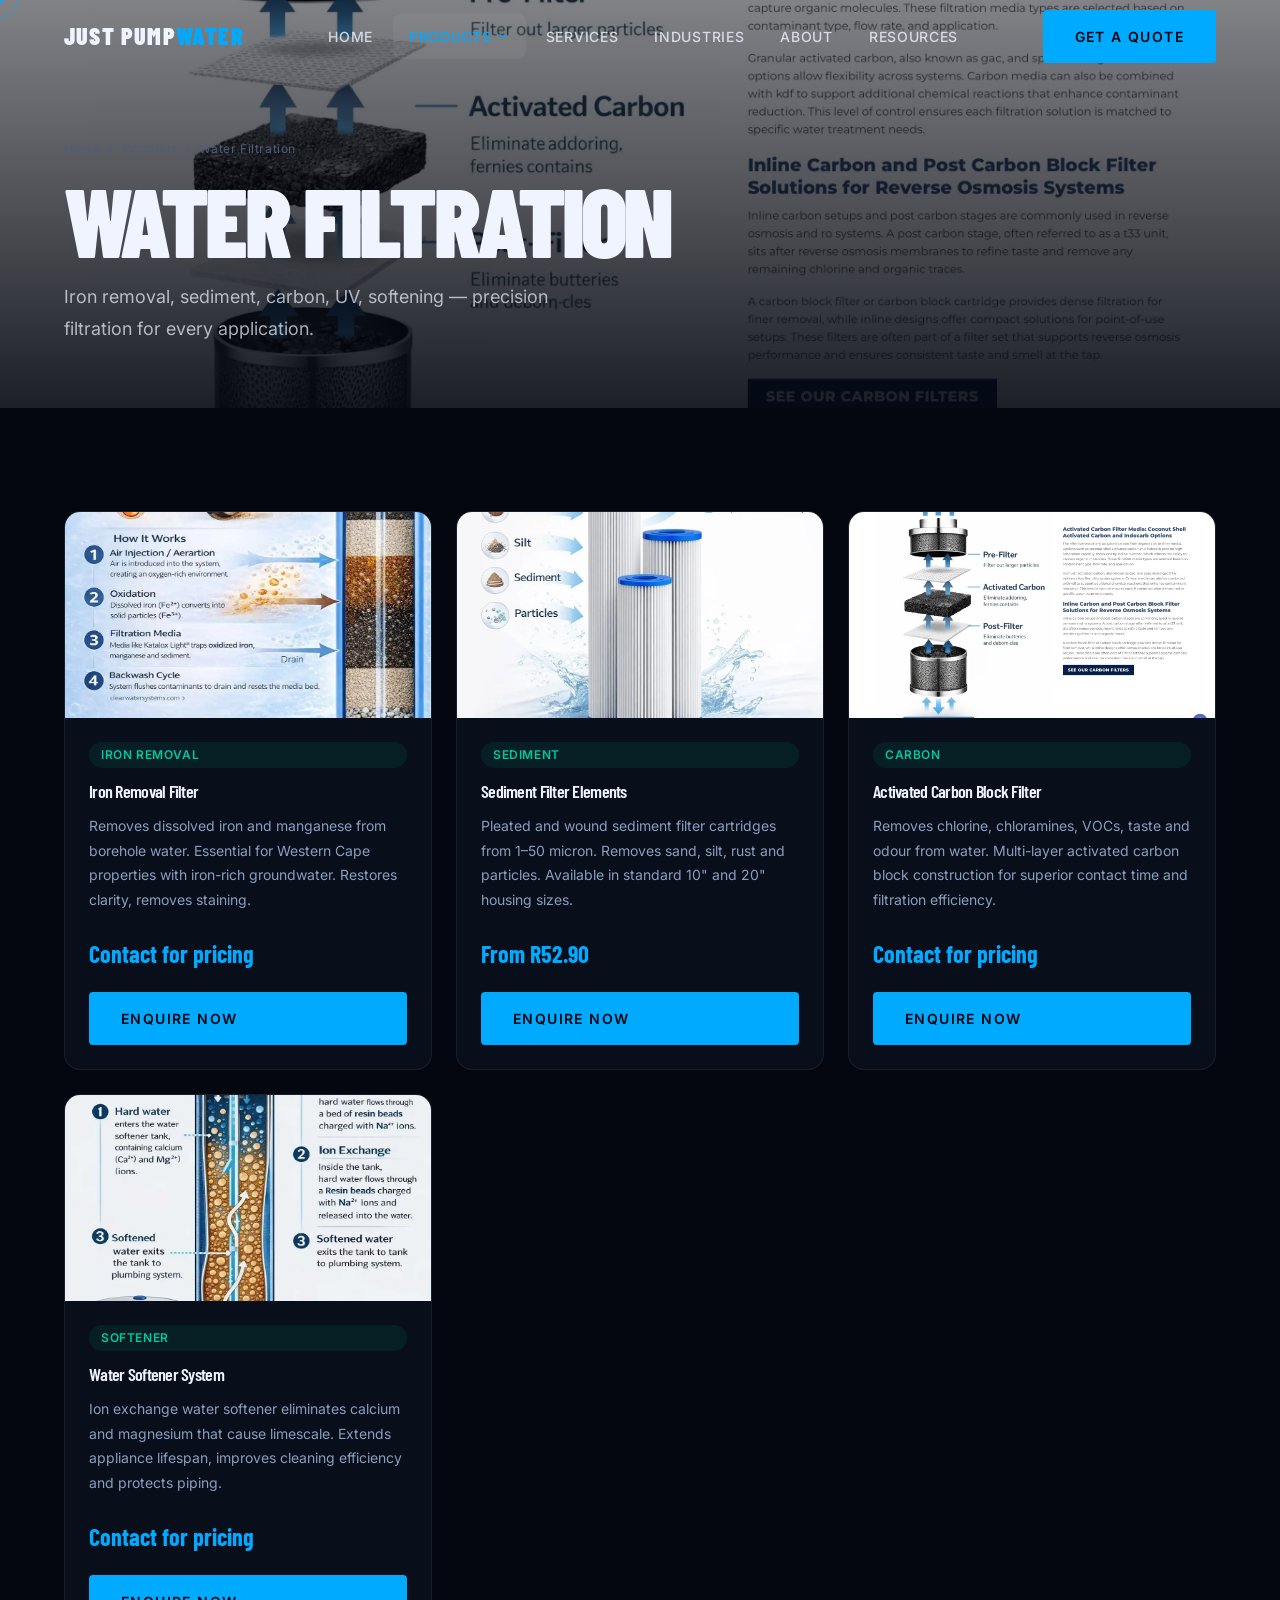
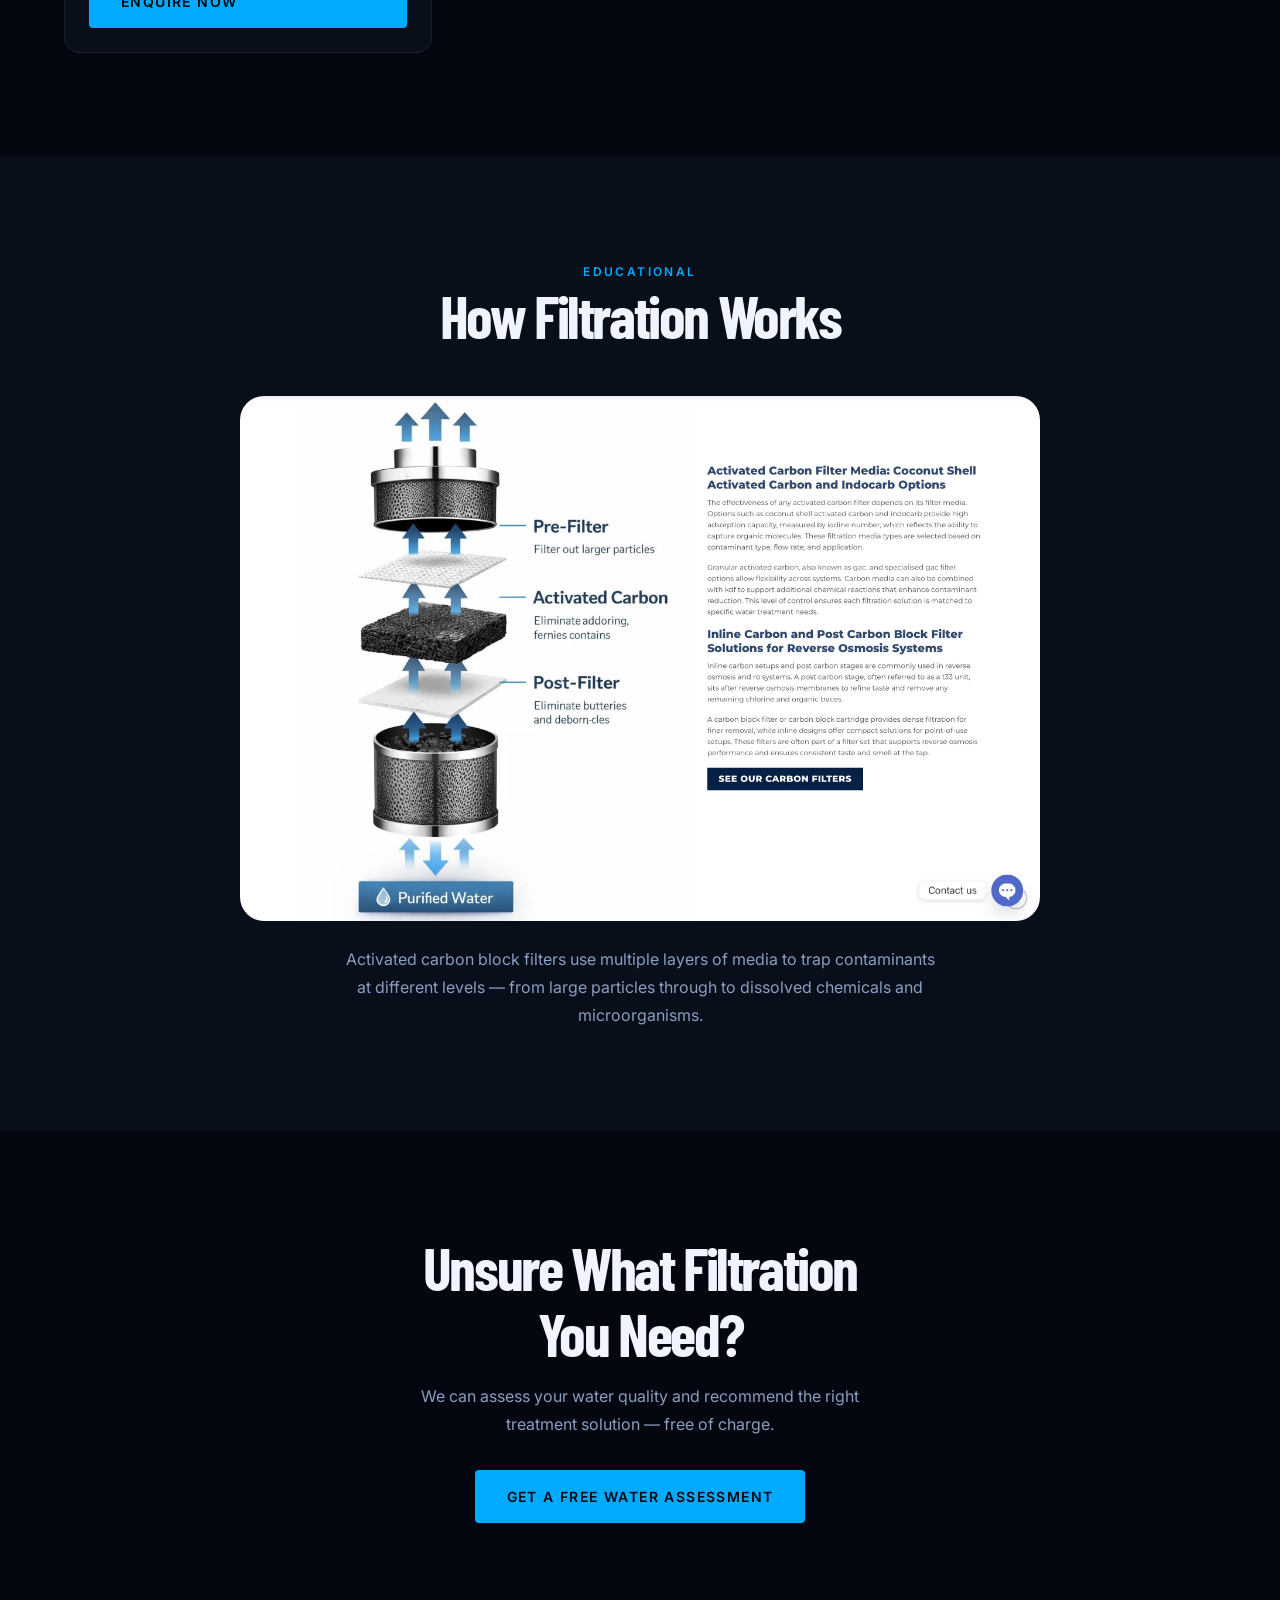
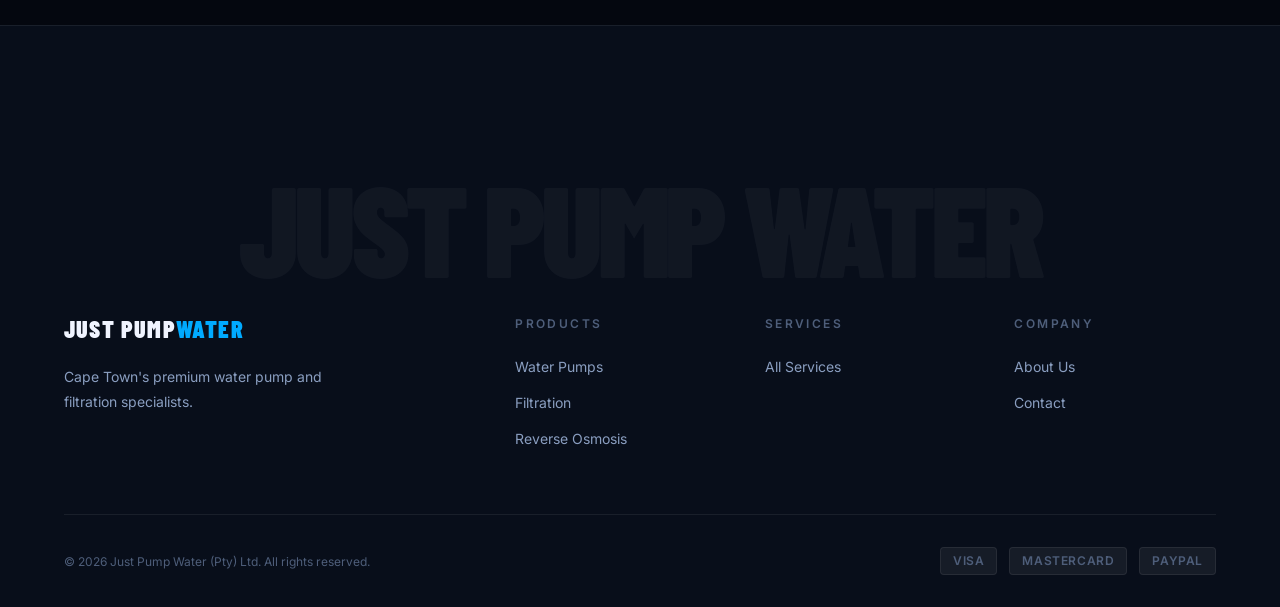
==== pages/filtration.html @ cc36e590 "Add files via upload" ====
<!DOCTYPE html>
<html lang="en-ZA">
<head>
  <meta charset="UTF-8" />
  <meta name="viewport" content="width=device-width, initial-scale=1.0" />
  <title>Water Filtration Cape Town | Just Pump Water — Iron Removal, Sediment, Carbon Filters</title>
  <meta name="description" content="Water filtration systems in Cape Town — iron removal, sediment filters, activated carbon, UV and water softeners. Supply and installation by Just Pump Water." />
  <link rel="canonical" href="https://justpumpwater.co.za/pages/filtration" />
  <link rel="stylesheet" href="../styles/base.css" />
  <link rel="stylesheet" href="../styles/components/navigation.css" />
  <link rel="stylesheet" href="../styles/pages/products.css" />
</head>
<body>

<div class="cursor-dot" aria-hidden="true"></div>
<div class="cursor-ring" aria-hidden="true"></div>

<header class="site-header is-scrolled" data-header data-nav>
  <div class="container">
    <div class="header-main">
      <a href="../index.html" class="site-logo"><div class="logo-text">JUST PUMP<span>WATER</span></div></a>
      <nav aria-label="Primary navigation">
        <ul class="primary-nav" data-nav-menu role="list">
          <li class="nav-item"><a href="../index.html" class="nav-link">Home</a></li>
          <li class="nav-item" data-dropdown><a href="products.html" class="nav-link is-active" data-dropdown-trigger>Products <svg viewBox="0 0 24 24" fill="none" stroke="currentColor" stroke-width="2"><polyline points="6 9 12 15 18 9"/></svg></a>
            <div class="dropdown-panel is-wide" data-dropdown-panel>
              <a href="pumps.html" class="dropdown-item"><span class="dropdown-item-text"><span class="dropdown-item-label">Water Pumps</span></span></a>
              <a href="filtration.html" class="dropdown-item"><span class="dropdown-item-text"><span class="dropdown-item-label">Water Filtration</span></span></a>
              <a href="reverse-osmosis.html" class="dropdown-item"><span class="dropdown-item-text"><span class="dropdown-item-label">Reverse Osmosis</span></span></a>
              <a href="products.html" class="dropdown-item"><span class="dropdown-item-text"><span class="dropdown-item-label">Full Catalogue</span></span></a>
            </div>
          </li>
          <li class="nav-item"><a href="services.html" class="nav-link">Services</a></li>
          <li class="nav-item"><a href="industries.html" class="nav-link">Industries</a></li>
          <li class="nav-item"><a href="about.html" class="nav-link">About</a></li>
          <li class="nav-item"><a href="resources.html" class="nav-link">Resources</a></li>
        </ul>
      </nav>
      <div class="header-cta">
        <a href="contact.html" class="btn btn--primary">Get a Quote</a>
        <button class="nav-toggle" data-nav-toggle aria-expanded="false" aria-label="Open menu"><span></span><span></span><span></span></button>
      </div>
    </div>
  </div>
</header>

<div class="mobile-menu-overlay" data-nav-overlay></div>
<nav class="mobile-menu" aria-label="Mobile navigation">
  <div class="mobile-menu-inner">
    <div data-nav-item class="mobile-nav-item"><a href="../index.html" class="mobile-nav-link">Home</a></div>
    <div data-nav-item class="mobile-nav-item"><a href="products.html" class="mobile-nav-link">Products</a></div>
    <div data-nav-item class="mobile-nav-item"><a href="filtration.html" class="mobile-nav-link">Water Filtration</a></div>
    <div data-nav-item class="mobile-nav-item"><a href="services.html" class="mobile-nav-link">Services</a></div>
    <div data-nav-item class="mobile-nav-item"><a href="contact.html" class="mobile-nav-link">Contact</a></div>
    <div data-nav-item class="mobile-nav-item" style="margin-top:var(--space-8)"><a href="contact.html" class="btn btn--primary" style="width:100%;justify-content:center">Get a Quote</a></div>
  </div>
</nav>

<section class="page-hero">
  <div class="page-hero-bg">
    <img src="../website-images/Activated_Carbon_Filter_Layers.jpeg" alt="" aria-hidden="true" />
    <div class="page-hero-overlay"></div>
  </div>
  <div class="container page-hero-content">
    <nav class="breadcrumb"><a href="../index.html">Home</a><span>›</span><a href="products.html">Products</a><span>›</span><span>Water Filtration</span></nav>
    <h1 data-animate="fade-up">Water Filtration</h1>
    <p data-animate="fade-up" data-delay="100">Iron removal, sediment, carbon, UV, softening — precision filtration for every application.</p>
  </div>
</section>

<section class="section">
  <div class="container">
    <div class="products-grid-full" data-stagger="fade-up" data-stagger-delay="80">

      <div class="product-full-card" id="iron">
        <div class="product-full-media"><img src="../website-images/Iron_Removal_Filter.webp" alt="Iron Removal Filter" loading="lazy" /></div>
        <div class="product-full-body">
          <span class="product-full-badge product-full-badge--filtration">Iron Removal</span>
          <h3>Iron Removal Filter</h3>
          <p>Removes dissolved iron and manganese from borehole water. Essential for Western Cape properties with iron-rich groundwater. Restores clarity, removes staining.</p>
          <div class="product-full-price">Contact for pricing</div>
          <a href="contact.html?product=iron-removal" class="btn btn--primary">Enquire Now</a>
        </div>
      </div>

      <div class="product-full-card">
        <div class="product-full-media"><img src="../website-images/Sediment_Water_Filters.webp" alt="Sediment Filters" loading="lazy" /></div>
        <div class="product-full-body">
          <span class="product-full-badge product-full-badge--filtration">Sediment</span>
          <h3>Sediment Filter Elements</h3>
          <p>Pleated and wound sediment filter cartridges from 1–50 micron. Removes sand, silt, rust and particles. Available in standard 10" and 20" housing sizes.</p>
          <div class="product-full-price">From R52.90</div>
          <a href="contact.html?product=sediment-filter" class="btn btn--primary">Enquire Now</a>
        </div>
      </div>

      <div class="product-full-card">
        <div class="product-full-media"><img src="../website-images/Activated_Carbon_Filter_Layers.jpeg" alt="Activated Carbon Filter" loading="lazy" /></div>
        <div class="product-full-body">
          <span class="product-full-badge product-full-badge--filtration">Carbon</span>
          <h3>Activated Carbon Block Filter</h3>
          <p>Removes chlorine, chloramines, VOCs, taste and odour from water. Multi-layer activated carbon block construction for superior contact time and filtration efficiency.</p>
          <div class="product-full-price">Contact for pricing</div>
          <a href="contact.html?product=carbon-filter" class="btn btn--primary">Enquire Now</a>
        </div>
      </div>

      <div class="product-full-card" id="softener">
        <div class="product-full-media"><img src="../website-images/Water_Softener_How_It_Works.webp" alt="Water Softener" loading="lazy" /></div>
        <div class="product-full-body">
          <span class="product-full-badge product-full-badge--filtration">Softener</span>
          <h3>Water Softener System</h3>
          <p>Ion exchange water softener eliminates calcium and magnesium that cause limescale. Extends appliance lifespan, improves cleaning efficiency and protects piping.</p>
          <div class="product-full-price">Contact for pricing</div>
          <a href="contact.html?product=water-softener" class="btn btn--primary">Enquire Now</a>
        </div>
      </div>

    </div>
  </div>
</section>

<!-- Infographic section -->
<section class="section section--surface">
  <div class="container">
    <div class="section-header text-center" style="margin-bottom:var(--space-12)">
      <span class="label" data-animate="fade-up">Educational</span>
      <h2 data-animate="fade-up" data-delay="100">How Filtration Works</h2>
    </div>
    <div style="max-width:800px;margin:0 auto" data-animate="fade-up" data-delay="200">
      <img src="../website-images/Activated_Carbon_Filter_Layers.jpeg" alt="Multi-layer activated carbon filter cross-section diagram" style="width:100%;border-radius:var(--radius-2xl);display:block" loading="lazy" />
    </div>
    <p data-animate="fade-up" data-delay="300" style="text-align:center;color:var(--color-text-secondary);margin-top:var(--space-6);max-width:600px;margin-left:auto;margin-right:auto">
      Activated carbon block filters use multiple layers of media to trap contaminants at different levels — from large particles through to dissolved chemicals and microorganisms.
    </p>
  </div>
</section>

<section class="section section--dark" style="text-align:center">
  <div class="container" style="max-width:600px">
    <h2 data-animate="fade-up">Unsure What Filtration You Need?</h2>
    <p data-animate="fade-up" data-delay="100" style="color:var(--color-text-secondary);margin:var(--space-4) 0 var(--space-8)">We can assess your water quality and recommend the right treatment solution — free of charge.</p>
    <a href="contact.html" class="btn btn--primary btn--lg">Get a Free Water Assessment</a>
  </div>
</section>

<footer class="site-footer">
  <div class="footer-statement" aria-hidden="true"><div class="footer-statement-text">JUST PUMP WATER</div></div>
  <div class="container">
    <div class="footer-grid">
      <div class="footer-brand-col"><div class="logo-text" style="margin-bottom:var(--space-6)">JUST PUMP<span>WATER</span></div><p class="footer-tagline">Cape Town's premium water pump and filtration specialists.</p></div>
      <div><h3 class="footer-col-title">Products</h3><ul class="footer-links"><li><a href="pumps.html">Water Pumps</a></li><li><a href="filtration.html">Filtration</a></li><li><a href="reverse-osmosis.html">Reverse Osmosis</a></li></ul></div>
      <div><h3 class="footer-col-title">Services</h3><ul class="footer-links"><li><a href="services.html">All Services</a></li></ul></div>
      <div><h3 class="footer-col-title">Company</h3><ul class="footer-links"><li><a href="about.html">About Us</a></li><li><a href="contact.html">Contact</a></li></ul></div>
    </div>
    <div class="footer-bottom"><p class="footer-copy">© 2026 Just Pump Water (Pty) Ltd. All rights reserved.</p><div class="footer-payment"><span class="payment-badge">VISA</span><span class="payment-badge">MASTERCARD</span><span class="payment-badge">PAYPAL</span></div></div>
  </div>
</footer>

<script src="../scripts/scroll-animations.js" type="module"></script>
<script src="../scripts/navigation.js" type="module"></script>
<script src="../scripts/main.js" type="module"></script>
</body>
</html>
---- styles/base.css ----
/**
 * base.css
 * Just Pump Water — Base Reset & Global Styles
 */

@import url('https://fonts.googleapis.com/css2?family=Barlow+Condensed:ital,wght@0,300;0,400;0,600;0,700;0,900;1,700&family=Inter:wght@300;400;500;600;700&display=swap');
@import './design-tokens.css';

/* ─── Reset ──────────────────────────────────────────────────── */

*, *::before, *::after {
  box-sizing: border-box;
  margin: 0;
  padding: 0;
}

html {
  font-size: 16px;
  scroll-behavior: smooth;
  -webkit-text-size-adjust: 100%;
  text-rendering: optimizeLegibility;
  -webkit-font-smoothing: antialiased;
  -moz-osx-font-smoothing: grayscale;
}

body {
  font-family: var(--font-body);
  font-size: var(--text-base);
  font-weight: var(--weight-regular);
  line-height: var(--leading-normal);
  color: var(--color-text);
  background-color: var(--color-bg);
  overflow-x: hidden;
  cursor: none; /* Custom cursor active */
}

/* ─── Custom Cursor ───────────────────────────────────────────── */

.cursor-dot,
.cursor-ring {
  position: fixed;
  top: 0;
  left: 0;
  pointer-events: none;
  z-index: var(--z-toast);
  transform: translate(-50%, -50%);
  transition: opacity var(--duration-base) var(--ease-out);
}

.cursor-dot {
  width: 6px;
  height: 6px;
  background: var(--color-accent);
  border-radius: var(--radius-full);
}

.cursor-ring {
  width: 36px;
  height: 36px;
  border: 1.5px solid rgba(0, 170, 255, 0.6);
  border-radius: var(--radius-full);
  transition: width var(--duration-base) var(--ease-out),
              height var(--duration-base) var(--ease-out),
              background var(--duration-base) var(--ease-out),
              opacity var(--duration-base) var(--ease-out);
}

.cursor-ring.cursor-hover {
  width: 60px;
  height: 60px;
  background: rgba(0, 170, 255, 0.08);
  border-color: var(--color-accent);
}

body:not(.cursor-active) .cursor-dot,
body:not(.cursor-active) .cursor-ring {
  opacity: 0;
}

/* ─── Selection ───────────────────────────────────────────────── */

::selection {
  background: var(--color-accent);
  color: var(--color-bg);
}

/* ─── Scrollbar ───────────────────────────────────────────────── */

::-webkit-scrollbar {
  width: 6px;
}

::-webkit-scrollbar-track {
  background: var(--color-surface);
}

::-webkit-scrollbar-thumb {
  background: var(--color-brand);
  border-radius: var(--radius-full);
}

::-webkit-scrollbar-thumb:hover {
  background: var(--color-accent);
}

/* ─── Typography ──────────────────────────────────────────────── */

h1, h2, h3, h4, h5, h6 {
  font-family: var(--font-display);
  font-weight: var(--weight-bold);
  line-height: var(--leading-tight);
  letter-spacing: var(--tracking-tight);
  color: var(--color-text);
}

h1 { font-size: clamp(var(--text-5xl), 7vw, var(--text-8xl)); }
h2 { font-size: clamp(var(--text-4xl), 5vw, var(--text-6xl)); }
h3 { font-size: clamp(var(--text-2xl), 3vw, var(--text-4xl)); }
h4 { font-size: clamp(var(--text-xl), 2.5vw, var(--text-3xl)); }
h5 { font-size: clamp(var(--text-lg), 2vw, var(--text-2xl)); }
h6 { font-size: var(--text-lg); }

p {
  line-height: var(--leading-relaxed);
  color: var(--color-text-secondary);
}

a {
  color: inherit;
  text-decoration: none;
  cursor: none;
}

img, video {
  display: block;
  max-width: 100%;
}

/* ─── Layout Utilities ────────────────────────────────────────── */

.container {
  width: 100%;
  max-width: var(--container-max);
  margin-left: auto;
  margin-right: auto;
  padding-left: var(--section-px);
  padding-right: var(--section-px);
}

.container--wide {
  max-width: var(--container-wide);
}

.container--full {
  max-width: 100%;
  padding-left: 0;
  padding-right: 0;
}

.section {
  padding-top: var(--section-py);
  padding-bottom: var(--section-py);
  position: relative;
}

.section--dark {
  background-color: var(--color-bg);
}

.section--surface {
  background-color: var(--color-surface);
}

/* ─── Label / Eyebrow Text ────────────────────────────────────── */

.label {
  font-family: var(--font-body);
  font-size: var(--text-xs);
  font-weight: var(--weight-semibold);
  letter-spacing: var(--tracking-widest);
  text-transform: uppercase;
  color: var(--color-accent);
}

/* ─── Dividers ────────────────────────────────────────────────── */

.divider {
  width: 60px;
  height: 2px;
  background: linear-gradient(to right, var(--color-accent), transparent);
  margin: var(--space-6) 0;
}

/* ─── Buttons ─────────────────────────────────────────────────── */

.btn {
  display: inline-flex;
  align-items: center;
  gap: var(--space-3);
  font-family: var(--font-body);
  font-size: var(--text-sm);
  font-weight: var(--weight-semibold);
  letter-spacing: var(--tracking-wider);
  text-transform: uppercase;
  padding: var(--space-4) var(--space-8);
  border-radius: var(--radius-sm);
  border: none;
  cursor: none;
  transition: var(--transition-base);
  white-space: nowrap;
  position: relative;
  overflow: hidden;
}

.btn::after {
  content: '';
  position: absolute;
  inset: 0;
  background: rgba(255,255,255,0.08);
  opacity: 0;
  transition: opacity var(--duration-fast) var(--ease-out);
}

.btn:hover::after {
  opacity: 1;
}

.btn--primary {
  background: var(--color-accent);
  color: var(--color-bg);
}

.btn--primary:hover {
  background: var(--color-accent-bright);
  box-shadow: 0 0 24px rgba(0, 170, 255, 0.4);
  transform: translateY(-2px);
}

.btn--ghost {
  background: transparent;
  color: var(--color-text);
  border: 1px solid var(--color-border-strong);
}

.btn--ghost:hover {
  border-color: var(--color-accent);
  color: var(--color-accent);
  transform: translateY(-2px);
}

.btn--brand {
  background: var(--color-brand);
  color: var(--color-text);
}

.btn--brand:hover {
  background: var(--color-brand-light);
  box-shadow: var(--shadow-brand);
  transform: translateY(-2px);
}

.btn-arrow {
  display: inline-flex;
  align-items: center;
  gap: var(--space-2);
  font-size: var(--text-sm);
  font-weight: var(--weight-semibold);
  letter-spacing: var(--tracking-wider);
  text-transform: uppercase;
  color: var(--color-accent);
  transition: var(--transition-base);
  cursor: none;
}

.btn-arrow svg {
  transition: transform var(--duration-base) var(--ease-out);
}

.btn-arrow:hover {
  color: var(--color-accent-bright);
}

.btn-arrow:hover svg {
  transform: translateX(6px);
}

/* ─── Utility Classes ─────────────────────────────────────────── */

.visually-hidden {
  position: absolute;
  width: 1px;
  height: 1px;
  padding: 0;
  margin: -1px;
  overflow: hidden;
  clip: rect(0,0,0,0);
  white-space: nowrap;
  border: 0;
}

.text-accent   { color: var(--color-accent); }
.text-brand    { color: var(--color-brand); }
.text-muted    { color: var(--color-text-secondary); }
.text-center   { text-align: center; }
.text-upper    { text-transform: uppercase; }
.text-condensed { font-family: var(--font-display); }

.flex          { display: flex; }
.flex-col      { flex-direction: column; }
.items-center  { align-items: center; }
.justify-center{ justify-content: center; }
.justify-between{ justify-content: space-between; }
.gap-4         { gap: var(--space-4); }
.gap-8         { gap: var(--space-8); }

.grid-2 {
  display: grid;
  grid-template-columns: var(--grid-cols-2);
  gap: var(--grid-gap);
}

.grid-3 {
  display: grid;
  grid-template-columns: var(--grid-cols-3);
  gap: var(--grid-gap);
}

.grid-4 {
  display: grid;
  grid-template-columns: var(--grid-cols-4);
  gap: var(--grid-gap);
}

/* ─── Noise / Grain Texture Overlay ──────────────────────────── */

.noise-overlay::after {
  content: '';
  position: absolute;
  inset: 0;
  background-image: url("data:image/svg+xml,%3Csvg viewBox='0 0 256 256' xmlns='http://www.w3.org/2000/svg'%3E%3Cfilter id='noise'%3E%3CfeTurbulence type='fractalNoise' baseFrequency='0.9' numOctaves='4' stitchTiles='stitch'/%3E%3C/filter%3E%3Crect width='100%25' height='100%25' filter='url(%23noise)' opacity='0.03'/%3E%3C/svg%3E");
  pointer-events: none;
  z-index: 1;
  opacity: 0.4;
}

/* ─── Glow Lines / Decorative ─────────────────────────────────── */

.glow-line {
  position: absolute;
  height: 1px;
  background: linear-gradient(
    to right,
    transparent,
    var(--color-accent-glow),
    transparent
  );
  pointer-events: none;
}

/* ─── Responsive Media Queries ────────────────────────────────── */

@media (max-width: 1280px) {
  .grid-4 { grid-template-columns: repeat(3, 1fr); }
}

@media (max-width: 1024px) {
  .grid-4 { grid-template-columns: repeat(2, 1fr); }
  .grid-3 { grid-template-columns: repeat(2, 1fr); }
}

@media (max-width: 768px) {
  .grid-4,
  .grid-3,
  .grid-2 { grid-template-columns: 1fr; }
  body { cursor: auto; }
  .cursor-dot, .cursor-ring { display: none; }
  a, .btn { cursor: pointer; }
}
---- styles/components/navigation.css ----
/**
 * navigation.css
 * Just Pump Water — Navigation Component
 */

/* ─── Header Wrapper ─────────────────────────────────────────── */

.site-header {
  position: fixed;
  top: 0;
  left: 0;
  right: 0;
  z-index: var(--z-sticky);
  transition: background var(--duration-slow) var(--ease-out),
              transform var(--duration-base) var(--ease-out),
              padding var(--duration-slow) var(--ease-out),
              box-shadow var(--duration-slow) var(--ease-out);
  padding: 0;
}

/* Transparent over hero */
.site-header:not(.is-scrolled) {
  background: transparent;
}

/* Dark + blur on scroll */
.site-header.is-scrolled {
  background: rgba(4, 7, 15, 0.92);
  backdrop-filter: blur(20px);
  -webkit-backdrop-filter: blur(20px);
  box-shadow: 0 1px 0 var(--color-border), 0 4px 32px rgba(0,0,0,0.5);
}

/* Hide on scroll down */
.site-header.is-hidden {
  transform: translateY(-100%);
}

/* ─── Top Bar ────────────────────────────────────────────────── */

.header-topbar {
  background: rgba(0, 70, 184, 0.15);
  border-bottom: 1px solid rgba(0, 170, 255, 0.1);
  padding: var(--space-2) 0;
  transition: opacity var(--duration-slow) var(--ease-out),
              height var(--duration-slow) var(--ease-out);
  overflow: hidden;
}

.site-header.is-scrolled .header-topbar {
  opacity: 0;
  height: 0;
  padding: 0;
  pointer-events: none;
}

.topbar-inner {
  display: flex;
  align-items: center;
  justify-content: space-between;
  gap: var(--space-4);
}

.topbar-left {
  display: flex;
  align-items: center;
  gap: var(--space-6);
  font-size: var(--text-xs);
  color: var(--color-text-secondary);
}

.topbar-item {
  display: flex;
  align-items: center;
  gap: var(--space-2);
}

.topbar-item svg {
  color: var(--color-accent);
  flex-shrink: 0;
}

.topbar-item a:hover {
  color: var(--color-accent);
}

.topbar-right {
  display: flex;
  align-items: center;
  gap: var(--space-4);
}

.topbar-phone {
  display: flex;
  align-items: center;
  gap: var(--space-2);
  font-size: var(--text-sm);
  font-weight: var(--weight-semibold);
  color: var(--color-accent);
  letter-spacing: var(--tracking-wide);
  transition: var(--transition-fast);
}

.topbar-phone:hover {
  color: var(--color-accent-bright);
}

/* ─── Main Nav Bar ───────────────────────────────────────────── */

.header-main {
  display: flex;
  align-items: center;
  justify-content: space-between;
  height: 72px;
  gap: var(--space-8);
}

.site-header.is-scrolled .header-main {
  height: 64px;
}

/* ─── Logo ───────────────────────────────────────────────────── */

.site-logo {
  flex-shrink: 0;
  display: flex;
  align-items: center;
  gap: var(--space-3);
}

.site-logo img {
  height: 40px;
  width: auto;
  transition: var(--transition-base);
}

.site-header.is-scrolled .site-logo img {
  height: 36px;
}

/* Text fallback logo */
.logo-text {
  font-family: var(--font-display);
  font-size: var(--text-2xl);
  font-weight: var(--weight-black);
  letter-spacing: var(--tracking-wide);
  text-transform: uppercase;
  color: var(--color-text);
  line-height: 1;
}

.logo-text span {
  color: var(--color-accent);
}

/* ─── Primary Nav ────────────────────────────────────────────── */

.primary-nav {
  display: flex;
  align-items: center;
  gap: var(--space-1);
  list-style: none;
}

.nav-item {
  position: relative;
}

.nav-link {
  display: flex;
  align-items: center;
  gap: var(--space-1);
  padding: var(--space-3) var(--space-4);
  font-size: var(--text-sm);
  font-weight: var(--weight-medium);
  letter-spacing: var(--tracking-wide);
  text-transform: uppercase;
  color: rgba(240, 244, 255, 0.8);
  border-radius: var(--radius-md);
  transition: var(--transition-fast);
  white-space: nowrap;
}

.nav-link:hover,
.nav-link.is-active {
  color: var(--color-text);
  background: rgba(255, 255, 255, 0.05);
}

.nav-link.is-active {
  color: var(--color-accent);
}

.nav-link svg {
  width: 14px;
  height: 14px;
  transition: transform var(--duration-fast) var(--ease-out);
}

.nav-item:hover .nav-link svg {
  transform: rotate(180deg);
}

/* ─── Dropdown Panel ─────────────────────────────────────────── */

.dropdown-panel {
  position: absolute;
  top: calc(100% + 8px);
  left: 50%;
  transform: translateX(-50%) translateY(-8px);
  min-width: 240px;
  background: var(--color-surface-elevated);
  border: 1px solid var(--color-border);
  border-radius: var(--radius-lg);
  padding: var(--space-3);
  opacity: 0;
  visibility: hidden;
  transition: opacity var(--duration-base) var(--ease-out),
              transform var(--duration-base) var(--ease-out),
              visibility var(--duration-base);
  box-shadow: var(--shadow-xl);
  backdrop-filter: blur(20px);
}

.dropdown-panel.is-wide {
  min-width: 560px;
  display: grid;
  grid-template-columns: 1fr 1fr;
  gap: var(--space-2);
}

.dropdown-item {
  display: flex;
  align-items: center;
  gap: var(--space-3);
  padding: var(--space-3) var(--space-4);
  border-radius: var(--radius-md);
  font-size: var(--text-sm);
  color: var(--color-text-secondary);
  transition: var(--transition-fast);
}

.dropdown-item:hover {
  background: rgba(0, 170, 255, 0.08);
  color: var(--color-text);
}

.dropdown-item-icon {
  width: 32px;
  height: 32px;
  border-radius: var(--radius-sm);
  background: rgba(0, 170, 255, 0.1);
  display: flex;
  align-items: center;
  justify-content: center;
  flex-shrink: 0;
  color: var(--color-accent);
}

.dropdown-item-text {
  flex: 1;
}

.dropdown-item-label {
  display: block;
  font-weight: var(--weight-medium);
  color: var(--color-text);
  font-size: var(--text-sm);
  margin-bottom: 2px;
}

.dropdown-item-desc {
  display: block;
  font-size: var(--text-xs);
  color: var(--color-text-muted);
}

/* ─── Header CTA ─────────────────────────────────────────────── */

.header-cta {
  display: flex;
  align-items: center;
  gap: var(--space-4);
  flex-shrink: 0;
}

/* ─── Mobile Toggle ──────────────────────────────────────────── */

.nav-toggle {
  display: none;
  flex-direction: column;
  justify-content: center;
  gap: 5px;
  width: 36px;
  height: 36px;
  background: none;
  border: none;
  cursor: none;
  padding: 4px;
}

.nav-toggle span {
  display: block;
  height: 2px;
  background: var(--color-text);
  border-radius: var(--radius-full);
  transition: var(--transition-base);
  transform-origin: center;
}

.nav-toggle[aria-expanded="true"] span:nth-child(1) {
  transform: translateY(7px) rotate(45deg);
}
.nav-toggle[aria-expanded="true"] span:nth-child(2) {
  opacity: 0;
  transform: scaleX(0);
}
.nav-toggle[aria-expanded="true"] span:nth-child(3) {
  transform: translateY(-7px) rotate(-45deg);
}

/* ─── Mobile Menu ────────────────────────────────────────────── */

.mobile-menu-overlay {
  display: none;
  position: fixed;
  inset: 0;
  background: rgba(4, 7, 15, 0.8);
  backdrop-filter: blur(4px);
  z-index: calc(var(--z-sticky) - 1);
  opacity: 0;
  transition: opacity var(--duration-base) var(--ease-out);
}

.mobile-menu-overlay.is-visible {
  opacity: 1;
}

.mobile-menu {
  position: fixed;
  top: 0;
  right: 0;
  bottom: 0;
  width: min(380px, 90vw);
  background: var(--color-surface);
  border-left: 1px solid var(--color-border);
  z-index: var(--z-sticky);
  transform: translateX(100%);
  transition: transform var(--duration-slow) var(--ease-out);
  overflow-y: auto;
  padding: var(--space-24) var(--space-8) var(--space-8);
}

.mobile-menu.is-open {
  transform: translateX(0);
}

.mobile-nav-item {
  opacity: 0;
  transform: translateX(20px);
  transition: opacity var(--duration-base) var(--ease-out),
              transform var(--duration-base) var(--ease-out);
}

.mobile-nav-item.is-visible {
  opacity: 1;
  transform: translateX(0);
}

.mobile-nav-link {
  display: block;
  padding: var(--space-4) 0;
  font-family: var(--font-display);
  font-size: var(--text-3xl);
  font-weight: var(--weight-bold);
  text-transform: uppercase;
  letter-spacing: var(--tracking-tight);
  color: var(--color-text);
  border-bottom: 1px solid var(--color-border);
  transition: var(--transition-fast);
}

.mobile-nav-link:hover {
  color: var(--color-accent);
  padding-left: var(--space-4);
}

/* ─── Footer ─────────────────────────────────────────────────── */

.site-footer {
  background: var(--color-surface);
  border-top: 1px solid var(--color-border);
  padding-top: var(--space-20);
  padding-bottom: var(--space-8);
}

.footer-grid {
  display: grid;
  grid-template-columns: 2fr 1fr 1fr 1fr;
  gap: var(--space-12);
  margin-bottom: var(--space-16);
}

.footer-brand-col {}

.footer-logo {
  height: 36px;
  width: auto;
  margin-bottom: var(--space-6);
}

.footer-tagline {
  font-size: var(--text-sm);
  color: var(--color-text-secondary);
  line-height: var(--leading-relaxed);
  max-width: 280px;
  margin-bottom: var(--space-6);
}

.footer-contact-item {
  display: flex;
  align-items: flex-start;
  gap: var(--space-3);
  margin-bottom: var(--space-3);
  font-size: var(--text-sm);
  color: var(--color-text-secondary);
}

.footer-contact-item svg {
  color: var(--color-accent);
  flex-shrink: 0;
  margin-top: 2px;
}

.footer-contact-item a:hover {
  color: var(--color-accent);
}

.footer-col-title {
  font-family: var(--font-body);
  font-size: var(--text-xs);
  font-weight: var(--weight-semibold);
  letter-spacing: var(--tracking-widest);
  text-transform: uppercase;
  color: var(--color-text-muted);
  margin-bottom: var(--space-6);
}

.footer-links {
  list-style: none;
  display: flex;
  flex-direction: column;
  gap: var(--space-3);
}

.footer-links a {
  font-size: var(--text-sm);
  color: var(--color-text-secondary);
  transition: var(--transition-fast);
}

.footer-links a:hover {
  color: var(--color-accent);
  padding-left: var(--space-2);
}

.footer-bottom {
  border-top: 1px solid var(--color-border);
  padding-top: var(--space-8);
  display: flex;
  align-items: center;
  justify-content: space-between;
  gap: var(--space-4);
  flex-wrap: wrap;
}

.footer-copy {
  font-size: var(--text-xs);
  color: var(--color-text-muted);
}

.footer-payment {
  display: flex;
  align-items: center;
  gap: var(--space-3);
}

.payment-badge {
  background: rgba(255,255,255,0.06);
  border: 1px solid var(--color-border);
  border-radius: var(--radius-sm);
  padding: var(--space-1) var(--space-3);
  font-size: var(--text-xs);
  color: var(--color-text-muted);
  font-weight: var(--weight-semibold);
  letter-spacing: var(--tracking-wide);
}

/* ─── Footer Statement ───────────────────────────────────────── */

.footer-statement {
  text-align: center;
  padding: var(--space-16) 0 var(--space-8);
  overflow: hidden;
}

.footer-statement-text {
  font-family: var(--font-display);
  font-size: clamp(var(--text-5xl), 10vw, var(--text-10xl));
  font-weight: var(--weight-black);
  text-transform: uppercase;
  letter-spacing: var(--tracking-tight);
  color: rgba(255, 255, 255, 0.04);
  line-height: 0.9;
  user-select: none;
}

/* ─── Responsive ─────────────────────────────────────────────── */

@media (max-width: 1200px) {
  .footer-grid {
    grid-template-columns: 1fr 1fr;
    gap: var(--space-8);
  }

  .footer-brand-col {
    grid-column: 1 / -1;
  }
}

@media (max-width: 1024px) {
  .primary-nav,
  .header-cta .btn:not([data-mobile-show]) {
    display: none;
  }

  .nav-toggle {
    display: flex;
  }

  .mobile-menu-overlay {
    display: block;
  }
}

@media (max-width: 768px) {
  .topbar-left { display: none; }

  .footer-grid {
    grid-template-columns: 1fr;
    gap: var(--space-8);
  }

  .footer-bottom {
    flex-direction: column;
    align-items: flex-start;
    gap: var(--space-4);
  }
}
---- styles/pages/products.css ----
/**
 * products.css
 * Just Pump Water — Products / Catalogue Pages
 */

/* ── Page Hero ──────────────────────────────────────────────── */

.page-hero {
  position: relative;
  min-height: 380px;
  display: flex;
  align-items: flex-end;
  overflow: hidden;
  padding-top: 140px;
}

.page-hero-bg {
  position: absolute;
  inset: 0;
  z-index: 0;
}

.page-hero-bg img {
  width: 100%;
  height: 100%;
  object-fit: cover;
}

.page-hero-overlay {
  position: absolute;
  inset: 0;
  background: linear-gradient(to bottom, rgba(4,7,15,0.5), rgba(4,7,15,0.9));
}

.page-hero-content {
  position: relative;
  z-index: 1;
  padding-bottom: var(--space-16);
}

.page-hero-content h1 {
  font-family: var(--font-display);
  font-size: clamp(var(--text-5xl), 8vw, var(--text-8xl));
  font-weight: var(--weight-black);
  text-transform: uppercase;
  letter-spacing: var(--tracking-tight);
  line-height: 0.95;
  margin: var(--space-4) 0 var(--space-4);
}

.page-hero-content p {
  color: rgba(240, 244, 255, 0.7);
  max-width: 500px;
  font-size: var(--text-lg);
}

.breadcrumb {
  display: flex;
  align-items: center;
  gap: var(--space-2);
  font-size: var(--text-xs);
  letter-spacing: var(--tracking-wide);
  color: var(--color-text-muted);
}

.breadcrumb a {
  color: var(--color-text-muted);
  transition: var(--transition-fast);
}

.breadcrumb a:hover {
  color: var(--color-accent);
}

/* ── Catalogue Tabs ─────────────────────────────────────────── */

.catalogue-tabs {
  margin-bottom: var(--space-16);
}

.tab-list {
  display: flex;
  gap: var(--space-2);
  border-bottom: 1px solid var(--color-border);
  padding-bottom: -1px;
}

.tab-btn {
  background: none;
  border: none;
  border-bottom: 2px solid transparent;
  padding: var(--space-3) var(--space-6);
  font-size: var(--text-sm);
  font-weight: var(--weight-medium);
  letter-spacing: var(--tracking-wide);
  text-transform: uppercase;
  color: var(--color-text-muted);
  cursor: pointer;
  transition: var(--transition-fast);
  margin-bottom: -1px;
}

.tab-btn:hover {
  color: var(--color-text);
}

.tab-btn.is-active {
  color: var(--color-accent);
  border-bottom-color: var(--color-accent);
}

/* ── Catalogue Section ──────────────────────────────────────── */

.catalogue-section {
  margin-bottom: var(--space-20);
}

.catalogue-section-header {
  display: flex;
  align-items: baseline;
  justify-content: space-between;
  margin-bottom: var(--space-8);
  padding-bottom: var(--space-6);
  border-bottom: 1px solid var(--color-border);
}

.catalogue-section-header h2 {
  font-family: var(--font-display);
  font-size: var(--text-4xl);
  font-weight: var(--weight-black);
  text-transform: uppercase;
  letter-spacing: var(--tracking-tight);
}

/* ── Products Grid Full ─────────────────────────────────────── */

.products-grid-full {
  display: grid;
  grid-template-columns: repeat(3, 1fr);
  gap: var(--space-6);
}

.product-full-card {
  background: var(--color-surface);
  border: 1px solid var(--color-border);
  border-radius: var(--radius-xl);
  overflow: hidden;
  transition: var(--transition-base);
  display: flex;
  flex-direction: column;
}

.product-full-card:hover {
  border-color: rgba(0, 170, 255, 0.3);
  transform: translateY(-4px);
  box-shadow: var(--shadow-lg);
}

.product-full-media {
  aspect-ratio: 16/9;
  overflow: hidden;
}

.product-full-media img {
  width: 100%;
  height: 100%;
  object-fit: cover;
  transition: transform 600ms cubic-bezier(0.16, 1, 0.3, 1);
}

.product-full-card:hover .product-full-media img {
  transform: scale(1.04);
}

.product-full-body {
  padding: var(--space-6);
  display: flex;
  flex-direction: column;
  flex: 1;
}

.product-full-badge {
  display: inline-block;
  font-size: var(--text-xs);
  font-weight: var(--weight-semibold);
  letter-spacing: var(--tracking-wide);
  text-transform: uppercase;
  background: rgba(0, 70, 184, 0.2);
  color: var(--color-accent);
  padding: var(--space-1) var(--space-3);
  border-radius: var(--radius-full);
  margin-bottom: var(--space-3);
}

.product-full-badge--filtration {
  background: rgba(0, 100, 80, 0.2);
  color: #00c8a0;
}

.product-full-badge--ro {
  background: rgba(100, 0, 180, 0.2);
  color: #a060ff;
}

.product-full-body h3 {
  font-size: var(--text-lg);
  font-weight: var(--weight-semibold);
  color: var(--color-text);
  margin-bottom: var(--space-3);
  line-height: var(--leading-snug);
}

.product-full-body p {
  font-size: var(--text-sm);
  color: var(--color-text-secondary);
  line-height: var(--leading-relaxed);
  margin-bottom: var(--space-6);
  flex: 1;
}

.product-full-price {
  font-family: var(--font-display);
  font-size: var(--text-2xl);
  font-weight: var(--weight-bold);
  color: var(--color-accent);
  margin-bottom: var(--space-5);
}

/* ── WhatsApp Float (shared) ────────────────────────────────── */

.whatsapp-float {
  position: fixed;
  bottom: var(--space-8);
  right: var(--space-8);
  z-index: var(--z-modal);
  width: 56px;
  height: 56px;
  border-radius: var(--radius-full);
  background: #25d366;
  color: #fff;
  display: flex;
  align-items: center;
  justify-content: center;
  box-shadow: 0 4px 20px rgba(37, 211, 102, 0.4);
  transition: var(--transition-base);
  opacity: 0;
  transform: scale(0.8) translateY(16px);
}

.whatsapp-float.is-visible {
  opacity: 1;
  transform: scale(1) translateY(0);
}

.whatsapp-float:hover {
  background: #1ebe5d;
  transform: scale(1.08) translateY(-2px);
}

/* ── Responsive ─────────────────────────────────────────────── */

@media (max-width: 1024px) {
  .products-grid-full {
    grid-template-columns: repeat(2, 1fr);
  }
}

@media (max-width: 640px) {
  .products-grid-full {
    grid-template-columns: 1fr;
  }

  .catalogue-section-header {
    flex-direction: column;
    gap: var(--space-3);
  }

  .tab-list {
    flex-wrap: wrap;
  }

  .page-hero {
    min-height: 280px;
  }
}
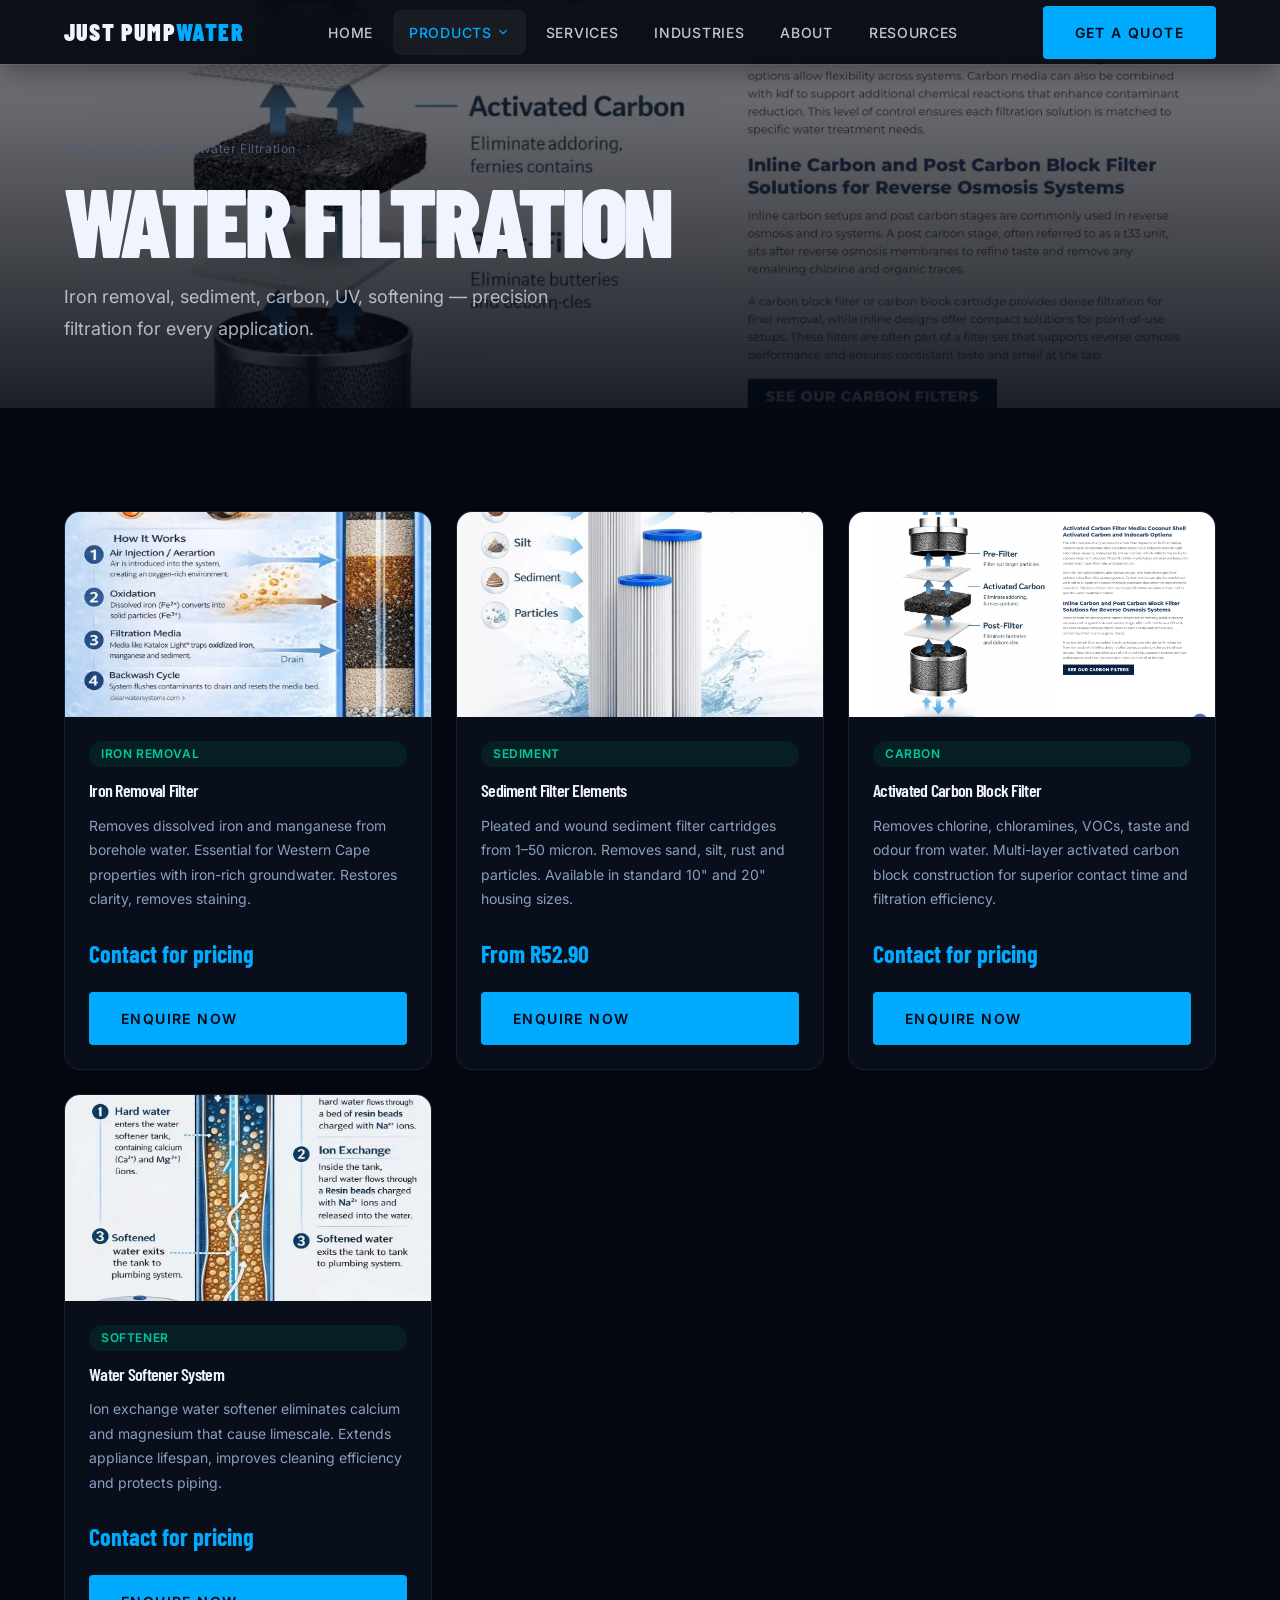
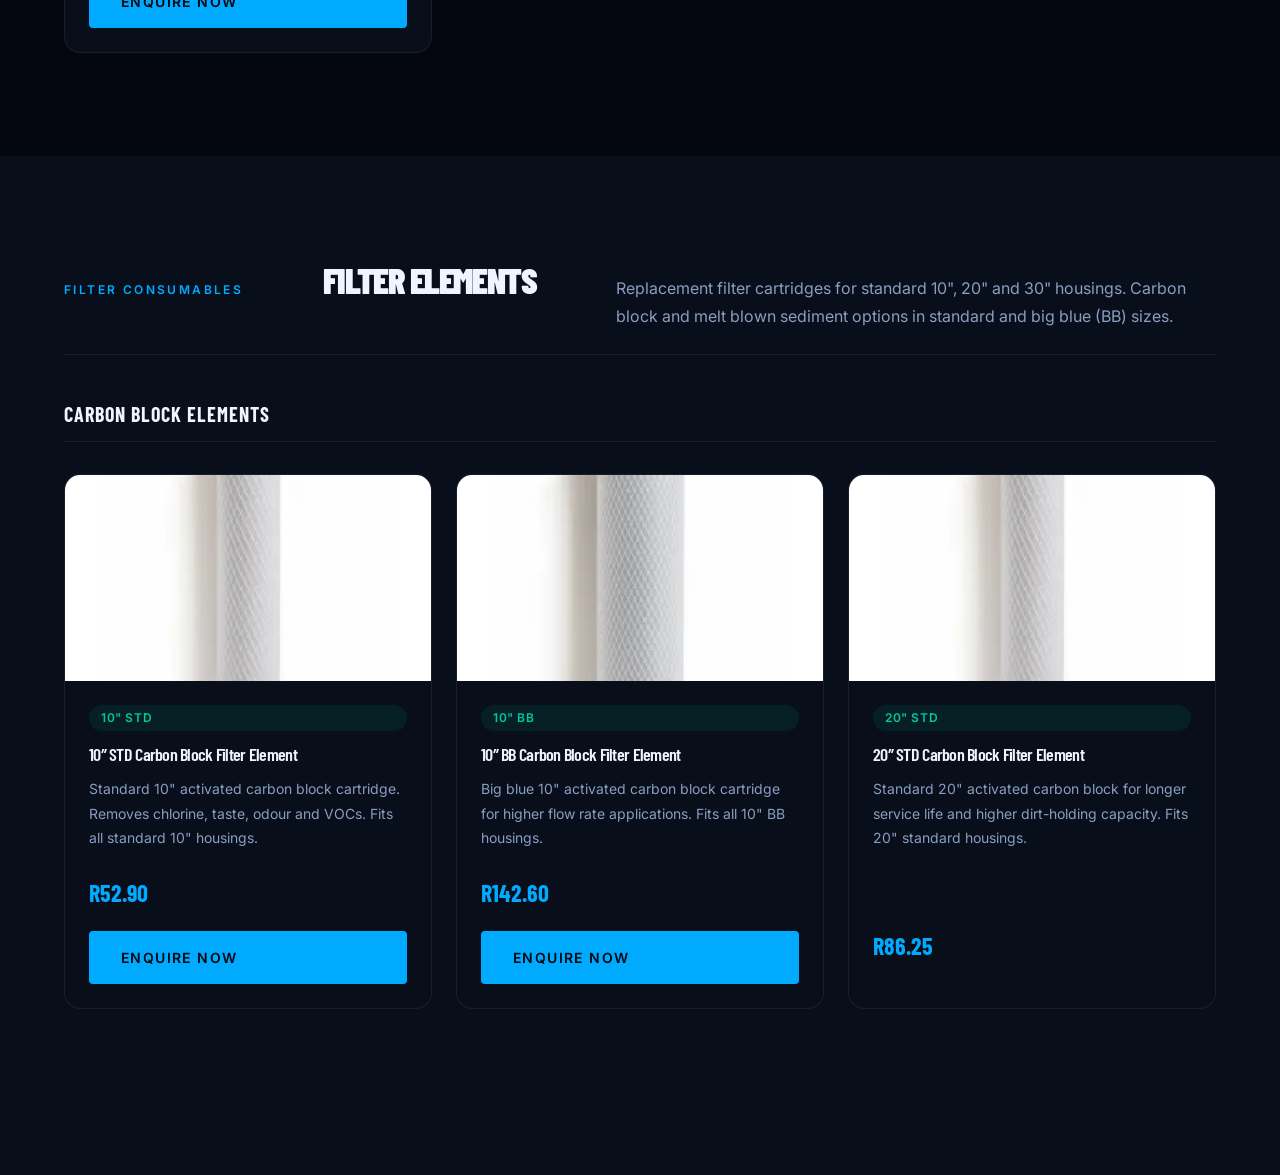
==== commit ca5d9fde: "Add files via upload" ====
--- a/pages/filtration.html
+++ b/pages/filtration.html
@@ -120,45 +120,45 @@
   </div>
 </section>
 
-<!-- Infographic section -->
-<section class="section section--surface">
+<!-- Filter Elements Section -->
+<section class="section section--surface" id="filter-elements">
   <div class="container">
-    <div class="section-header text-center" style="margin-bottom:var(--space-12)">
-      <span class="label" data-animate="fade-up">Educational</span>
-      <h2 data-animate="fade-up" data-delay="100">How Filtration Works</h2>
+    <div class="catalogue-section-header" style="margin-bottom:var(--space-12)">
+      <span class="label" data-animate="fade-up">Filter Consumables</span>
+      <h2 data-animate="fade-up" data-delay="100">Filter Elements</h2>
+      <p data-animate="fade-up" data-delay="200" style="color:var(--color-text-secondary);max-width:600px;margin-top:var(--space-4)">Replacement filter cartridges for standard 10", 20" and 30" housings. Carbon block and melt blown sediment options in standard and big blue (BB) sizes.</p>
     </div>
-    <div style="max-width:800px;margin:0 auto" data-animate="fade-up" data-delay="200">
-      <img src="../website-images/Activated_Carbon_Filter_Layers.jpeg" alt="Multi-layer activated carbon filter cross-section diagram" style="width:100%;border-radius:var(--radius-2xl);display:block" loading="lazy" />
-    </div>
-    <p data-animate="fade-up" data-delay="300" style="text-align:center;color:var(--color-text-secondary);margin-top:var(--space-6);max-width:600px;margin-left:auto;margin-right:auto">
-      Activated carbon block filters use multiple layers of media to trap contaminants at different levels — from large particles through to dissolved chemicals and microorganisms.
-    </p>
-  </div>
-</section>
 
-<section class="section section--dark" style="text-align:center">
-  <div class="container" style="max-width:600px">
-    <h2 data-animate="fade-up">Unsure What Filtration You Need?</h2>
-    <p data-animate="fade-up" data-delay="100" style="color:var(--color-text-secondary);margin:var(--space-4) 0 var(--space-8)">We can assess your water quality and recommend the right treatment solution — free of charge.</p>
-    <a href="contact.html" class="btn btn--primary btn--lg">Get a Free Water Assessment</a>
-  </div>
-</section>
+    <!-- Carbon Block Elements -->
+    <h3 data-animate="fade-up" style="font-family:var(--font-display);text-transform:uppercase;letter-spacing:var(--tracking-wide);font-size:var(--text-xl);margin-bottom:var(--space-8);padding-bottom:var(--space-4);border-bottom:1px solid var(--color-border)">Carbon Block Elements</h3>
+    <div class="products-grid-full" data-stagger="fade-up" data-stagger-delay="40" style="margin-bottom:var(--space-16)">
 
-<footer class="site-footer">
-  <div class="footer-statement" aria-hidden="true"><div class="footer-statement-text">JUST PUMP WATER</div></div>
-  <div class="container">
-    <div class="footer-grid">
-      <div class="footer-brand-col"><div class="logo-text" style="margin-bottom:var(--space-6)">JUST PUMP<span>WATER</span></div><p class="footer-tagline">Cape Town's premium water pump and filtration specialists.</p></div>
-      <div><h3 class="footer-col-title">Products</h3><ul class="footer-links"><li><a href="pumps.html">Water Pumps</a></li><li><a href="filtration.html">Filtration</a></li><li><a href="reverse-osmosis.html">Reverse Osmosis</a></li></ul></div>
-      <div><h3 class="footer-col-title">Services</h3><ul class="footer-links"><li><a href="services.html">All Services</a></li></ul></div>
-      <div><h3 class="footer-col-title">Company</h3><ul class="footer-links"><li><a href="about.html">About Us</a></li><li><a href="contact.html">Contact</a></li></ul></div>
-    </div>
-    <div class="footer-bottom"><p class="footer-copy">© 2026 Just Pump Water (Pty) Ltd. All rights reserved.</p><div class="footer-payment"><span class="payment-badge">VISA</span><span class="payment-badge">MASTERCARD</span><span class="payment-badge">PAYPAL</span></div></div>
-  </div>
-</footer>
+      <div class="product-full-card">
+        <div class="product-full-media"><img src="../website-images/10_STD_Carbon_Filter.webp" alt='10" Standard Carbon Block Filter Element' loading="lazy" /></div>
+        <div class="product-full-body">
+          <span class="product-full-badge product-full-badge--filtration">10" STD</span>
+          <h3>10″ STD Carbon Block Filter Element</h3>
+          <p>Standard 10" activated carbon block cartridge. Removes chlorine, taste, odour and VOCs. Fits all standard 10" housings.</p>
+          <div class="product-full-price">R52.90</div>
+          <a href="contact.html?product=10std-carbon" class="btn btn--primary">Enquire Now</a>
+        </div>
+      </div>
 
-<script src="../scripts/scroll-animations.js" type="module"></script>
-<script src="../scripts/navigation.js" type="module"></script>
-<script src="../scripts/main.js" type="module"></script>
-</body>
-</html>
+      <div class="product-full-card">
+        <div class="product-full-media"><img src="../website-images/10_BB_Carbon_Filter.webp" alt='10" Big Blue Carbon Block Filter Element' loading="lazy" /></div>
+        <div class="product-full-body">
+          <span class="product-full-badge product-full-badge--filtration">10" BB</span>
+          <h3>10″ BB Carbon Block Filter Element</h3>
+          <p>Big blue 10" activated carbon block cartridge for higher flow rate applications. Fits all 10" BB housings.</p>
+          <div class="product-full-price">R142.60</div>
+          <a href="contact.html?product=10bb-carbon" class="btn btn--primary">Enquire Now</a>
+        </div>
+      </div>
+
+      <div class="product-full-card">
+        <div class="product-full-media"><img src="../website-images/20_STD_Carbon_Filter.webp" alt='20" Standard Carbon Block Filter Element' loading="lazy" /></div>
+        <div class="product-full-body">
+          <span class="product-full-badge product-full-badge--filtration">20" STD</span>
+          <h3>20″ STD Carbon Block Filter Element</h3>
+          <p>Standard 20" activated carbon block for longer service life and higher dirt-holding capacity. Fits 20" standard housings.</p>
+          <div class="product-full-price">R86.25</d
